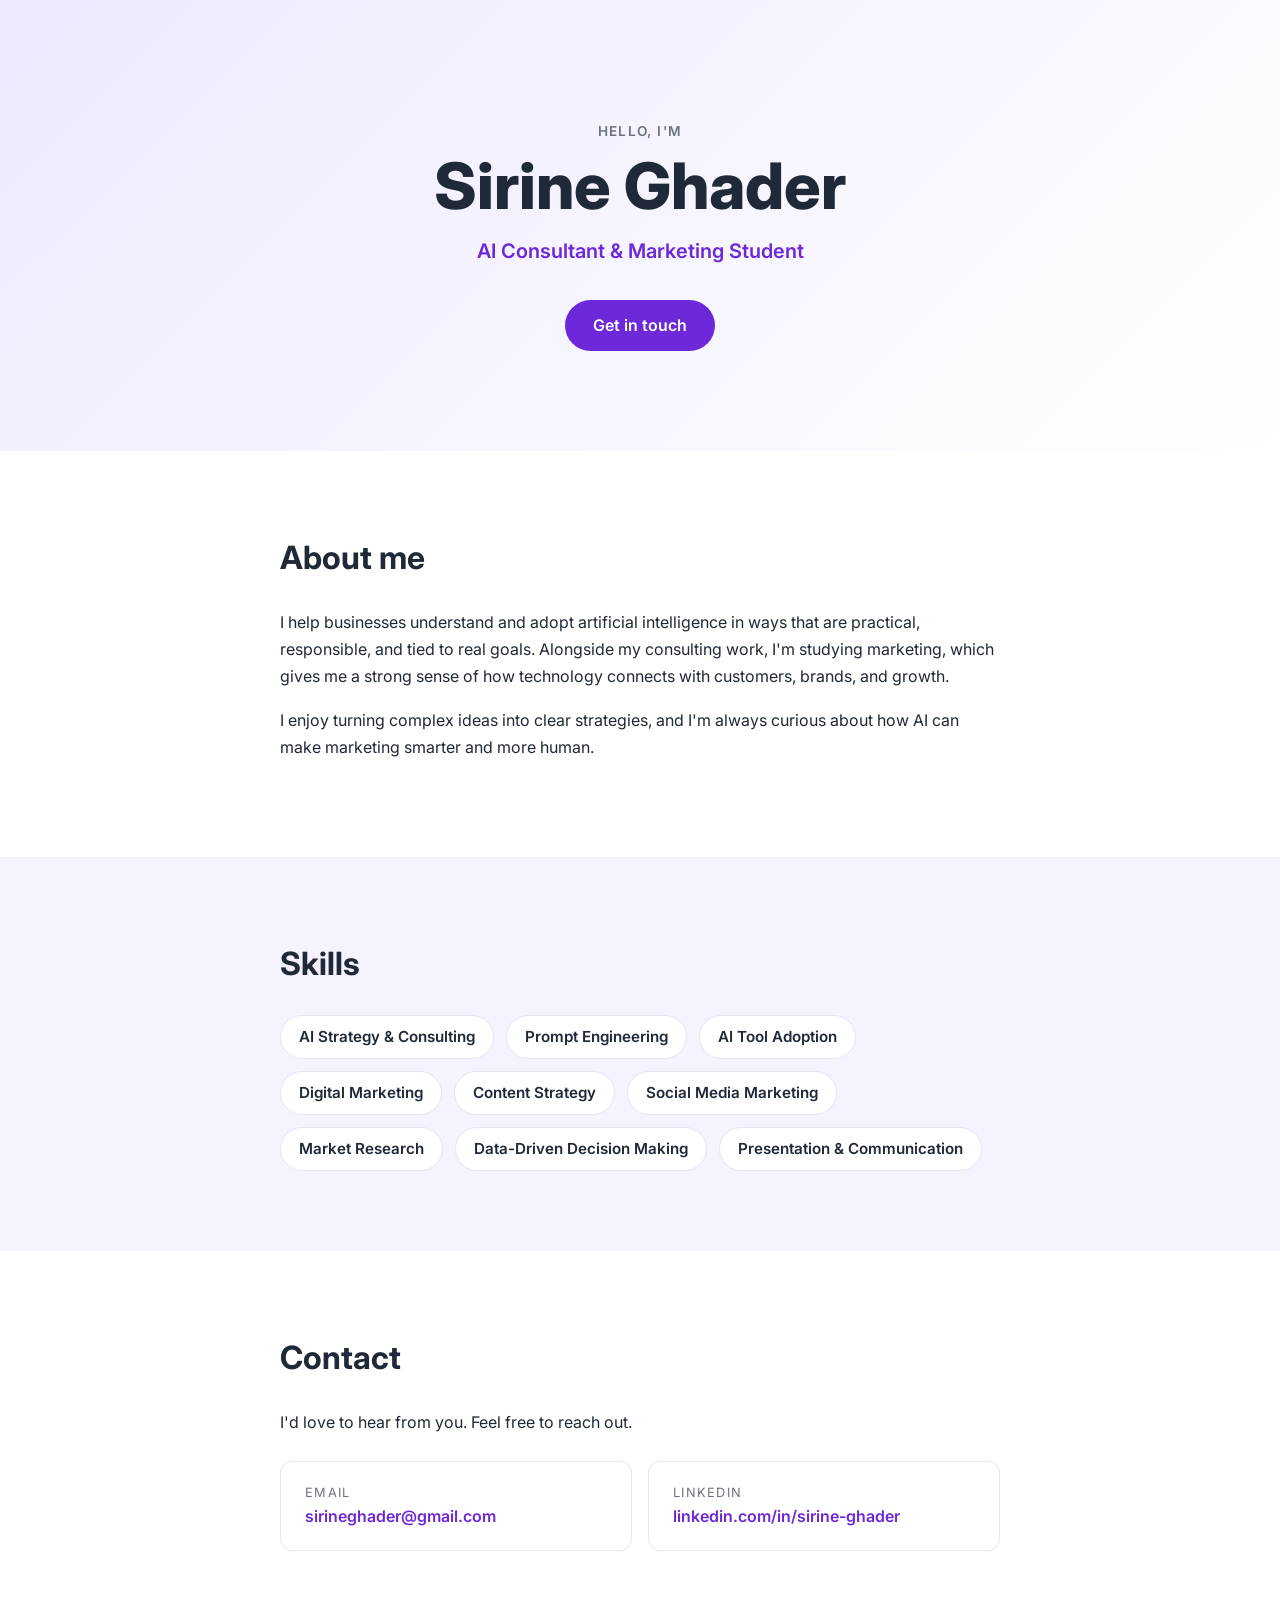
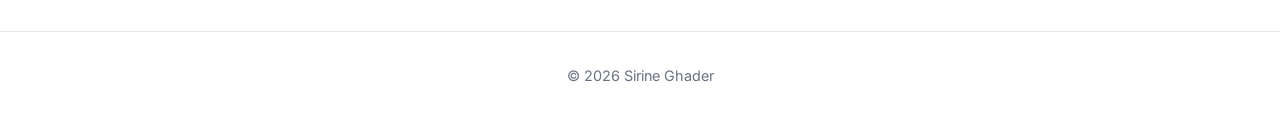
==== index.html @ b498de72 "Set LinkedIn profile link Co-Authored-By: Claude Opus 5.5 <noreply@anthropic.com> Claude-Session: ht" ====
<!DOCTYPE html>
<html lang="en">
<head>
  <!-- Basic page settings: character set, mobile-friendly scaling, and the tab title -->
  <meta charset="UTF-8">
  <meta name="viewport" content="width=device-width, initial-scale=1.0">
  <meta name="description" content="Sirine Ghader: AI consultant and marketing student.">
  <title>Sirine Ghader | AI Consultant</title>

  <!-- Load the "Inter" font from Google Fonts -->
  <link rel="preconnect" href="https://fonts.googleapis.com">
  <link rel="preconnect" href="https://fonts.gstatic.com" crossorigin>
  <link href="https://fonts.googleapis.com/css2?family=Inter:wght@400;600;800&display=swap" rel="stylesheet">

  <!-- Link to our stylesheet, which controls how everything looks -->
  <link rel="stylesheet" href="style.css">
</head>
<body>

  <!-- ===== HEADER: your name and title ===== -->
  <header class="hero">
    <div class="container">
      <p class="eyebrow">Hello, I'm</p>
      <h1>Sirine Ghader</h1>
      <p class="tagline">AI Consultant &amp; Marketing Student</p>
      <a class="button" href="#contact">Get in touch</a>
    </div>
  </header>

  <main>
    <!-- ===== ABOUT: a short bio ===== -->
    <section id="about" class="section">
      <div class="container">
        <h2>About me</h2>
        <p>
          I help businesses understand and adopt artificial intelligence in ways
          that are practical, responsible, and tied to real goals. Alongside my
          consulting work, I'm studying marketing, which gives me a strong sense
          of how technology connects with customers, brands, and growth.
        </p>
        <p>
          I enjoy turning complex ideas into clear strategies, and I'm always
          curious about how AI can make marketing smarter and more human.
        </p>
      </div>
    </section>

    <!-- ===== SKILLS: each <li> is one skill "chip" ===== -->
    <section id="skills" class="section section-alt">
      <div class="container">
        <h2>Skills</h2>
        <ul class="skills">
          <li>AI Strategy &amp; Consulting</li>
          <li>Prompt Engineering</li>
          <li>AI Tool Adoption</li>
          <li>Digital Marketing</li>
          <li>Content Strategy</li>
          <li>Social Media Marketing</li>
          <li>Market Research</li>
          <li>Data-Driven Decision Making</li>
          <li>Presentation &amp; Communication</li>
        </ul>
      </div>
    </section>

    <!-- ===== CONTACT: email and LinkedIn ===== -->
    <section id="contact" class="section">
      <div class="container">
        <h2>Contact</h2>
        <p>I'd love to hear from you. Feel free to reach out.</p>
        <div class="contact-links">
          <!-- "mailto:" opens the visitor's email app -->
          <a class="contact-card" href="mailto:sirineghader@gmail.com">
            <span class="label">Email</span>
            <span class="value">sirineghader@gmail.com</span>
          </a>
          <a class="contact-card" href="https://www.linkedin.com/in/sirine-ghader" target="_blank" rel="noopener">
            <span class="label">LinkedIn</span>
            <span class="value">linkedin.com/in/sirine-ghader</span>
          </a>
        </div>
      </div>
    </section>
  </main>

  <!-- ===== FOOTER ===== -->
  <footer class="footer">
    <p>&copy; 2026 Sirine Ghader</p>
  </footer>

</body>
</html>
---- style.css ----
/* ===== Colors & settings =====
   Change these values to restyle the whole site. */
:root {
  --bg: #ffffff;
  --bg-alt: #f5f3ff;
  --text: #1f2937;
  --muted: #6b7280;
  --accent: #6d28d9;
  --accent-soft: #ede9fe;
  --card: #ffffff;
  --border: #e5e7eb;
}

/* Dark mode: used automatically if the visitor's device is set to dark */
@media (prefers-color-scheme: dark) {
  :root {
    --bg: #111827;
    --bg-alt: #1a1f33;
    --text: #f3f4f6;
    --muted: #9ca3af;
    --accent: #a78bfa;
    --accent-soft: #2e2659;
    --card: #1f2937;
    --border: #374151;
  }
}

/* ===== Base styles ===== */
* {
  box-sizing: border-box;
  margin: 0;
  padding: 0;
}

html {
  scroll-behavior: smooth; /* smooth scrolling when clicking "Get in touch" */
}

body {
  font-family: "Inter", system-ui, sans-serif;
  background: var(--bg);
  color: var(--text);
  line-height: 1.7;
}

/* Keeps content centered and not too wide on big screens */
.container {
  max-width: 760px;
  margin: 0 auto;
  padding: 0 20px;
}

/* ===== Header ===== */
.hero {
  padding: 120px 0 100px;
  text-align: center;
  background: linear-gradient(135deg, var(--accent-soft), var(--bg));
}

.eyebrow {
  color: var(--muted);
  font-weight: 600;
  letter-spacing: 0.1em;
  text-transform: uppercase;
  font-size: 0.85rem;
}

.hero h1 {
  font-size: clamp(2.5rem, 8vw, 4rem); /* shrinks on phones, grows on desktops */
  font-weight: 800;
  line-height: 1.1;
  margin: 8px 0 12px;
}

.tagline {
  font-size: 1.25rem;
  color: var(--accent);
  font-weight: 600;
  margin-bottom: 32px;
}

.button {
  display: inline-block;
  padding: 12px 28px;
  background: var(--accent);
  color: #fff;
  border-radius: 999px;
  text-decoration: none;
  font-weight: 600;
  transition: transform 0.2s;
}

.button:hover {
  transform: translateY(-2px);
}

/* ===== Sections ===== */
.section {
  padding: 80px 0;
}

.section-alt {
  background: var(--bg-alt);
}

h2 {
  font-size: 2rem;
  margin-bottom: 24px;
}

.section p {
  margin-bottom: 16px;
  color: var(--text);
}

/* ===== Skills: displayed as rounded "chips" ===== */
.skills {
  list-style: none;
  display: flex;
  flex-wrap: wrap;
  gap: 12px;
}

.skills li {
  background: var(--card);
  border: 1px solid var(--border);
  padding: 8px 18px;
  border-radius: 999px;
  font-weight: 600;
  font-size: 0.95rem;
}

/* ===== Contact cards ===== */
.contact-links {
  display: grid;
  grid-template-columns: repeat(auto-fit, minmax(240px, 1fr));
  gap: 16px;
  margin-top: 24px;
}

.contact-card {
  display: flex;
  flex-direction: column;
  padding: 20px 24px;
  background: var(--card);
  border: 1px solid var(--border);
  border-radius: 12px;
  text-decoration: none;
  color: var(--text);
  transition: border-color 0.2s, transform 0.2s;
}

.contact-card:hover {
  border-color: var(--accent);
  transform: translateY(-2px);
}

.contact-card .label {
  font-size: 0.8rem;
  text-transform: uppercase;
  letter-spacing: 0.1em;
  color: var(--muted);
}

.contact-card .value {
  font-weight: 600;
  color: var(--accent);
  word-break: break-word; /* long emails wrap instead of overflowing on phones */
}

/* ===== Footer ===== */
.footer {
  text-align: center;
  padding: 32px 0;
  color: var(--muted);
  font-size: 0.9rem;
  border-top: 1px solid var(--border);
}
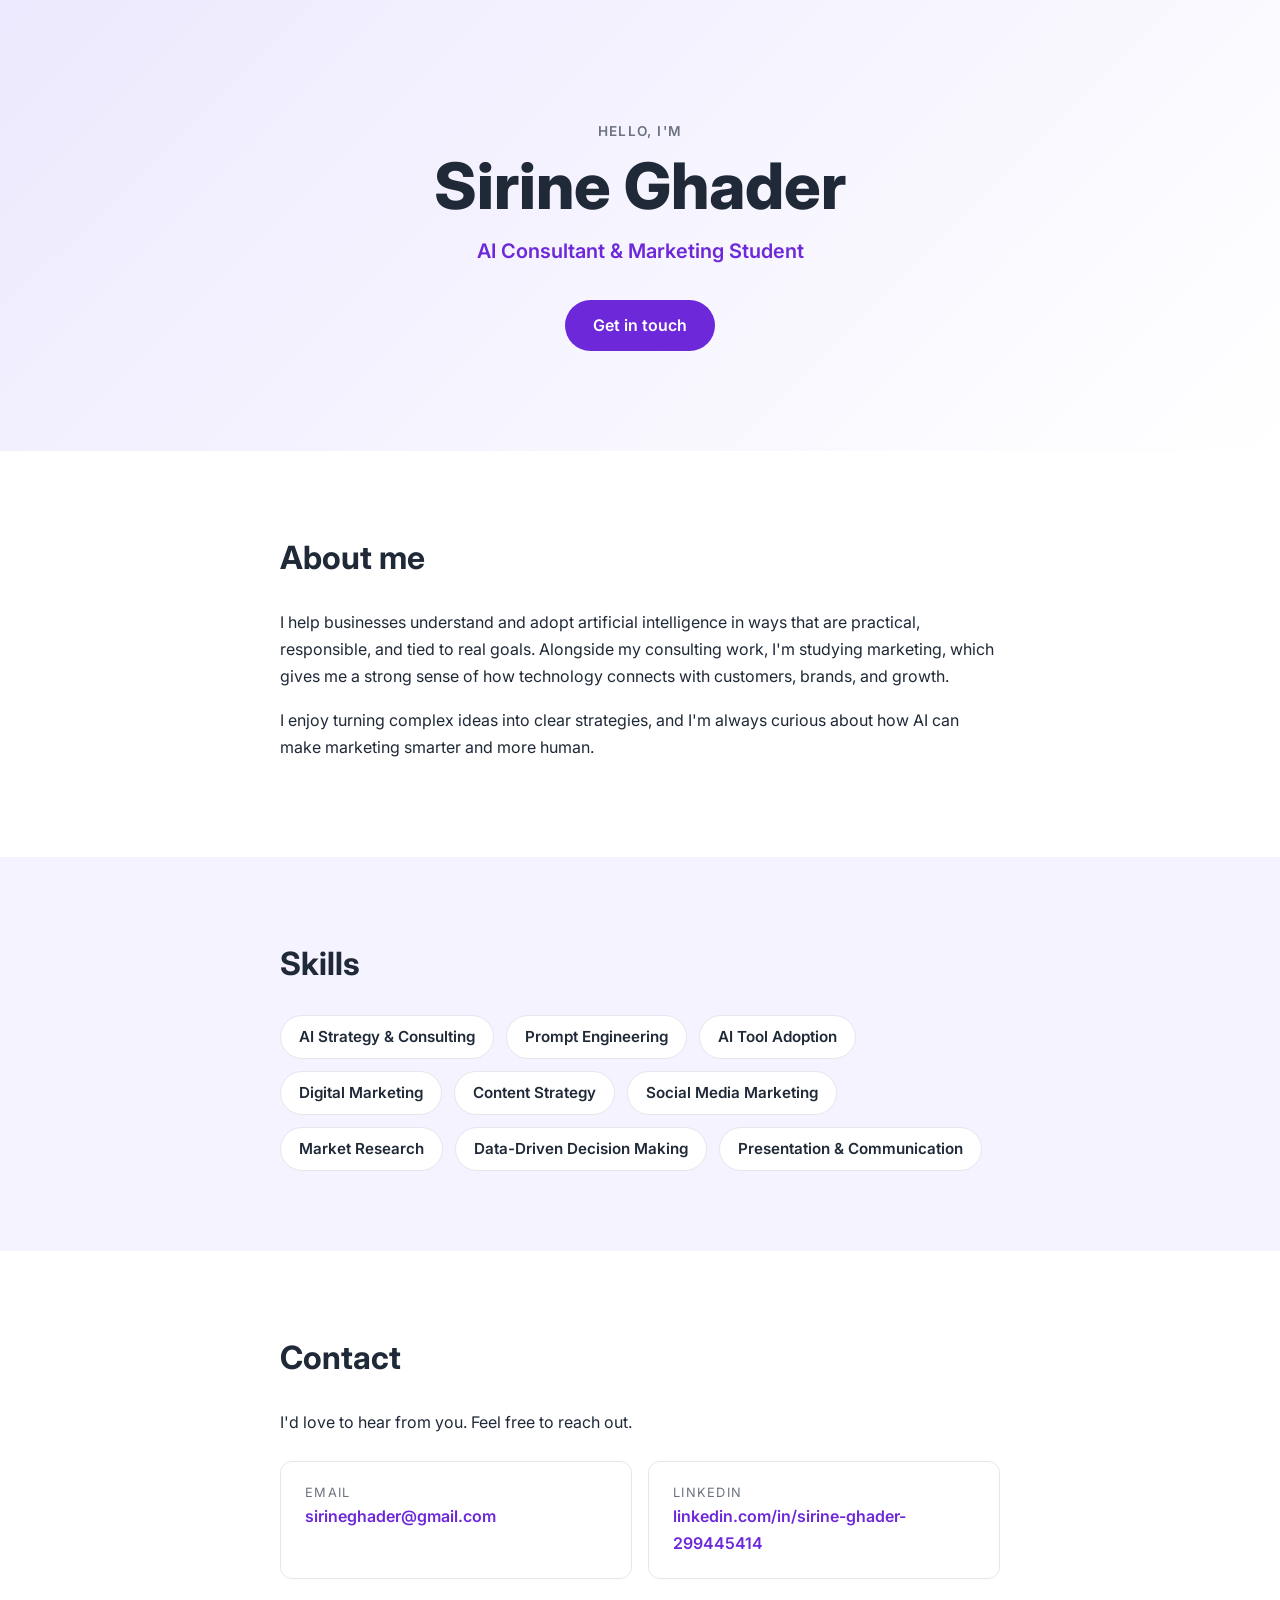
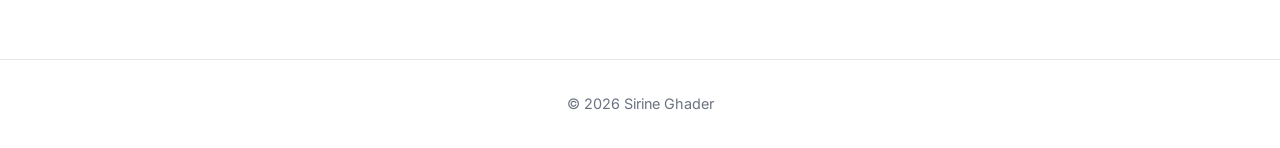
==== commit dca7d68a: "Use full LinkedIn profile username Co-Authored-By: Claude Opus 5.5 <noreply@anthropic.com> Claude-Se" ====
--- a/index.html
+++ b/index.html
@@ -74,9 +74,9 @@
             <span class="label">Email</span>
             <span class="value">sirineghader@gmail.com</span>
           </a>
-          <a class="contact-card" href="https://www.linkedin.com/in/sirine-ghader" target="_blank" rel="noopener">
+          <a class="contact-card" href="https://www.linkedin.com/in/sirine-ghader-299445414" target="_blank" rel="noopener">
             <span class="label">LinkedIn</span>
-            <span class="value">linkedin.com/in/sirine-ghader</span>
+            <span class="value">linkedin.com/in/sirine-ghader-299445414</span>
           </a>
         </div>
       </div>
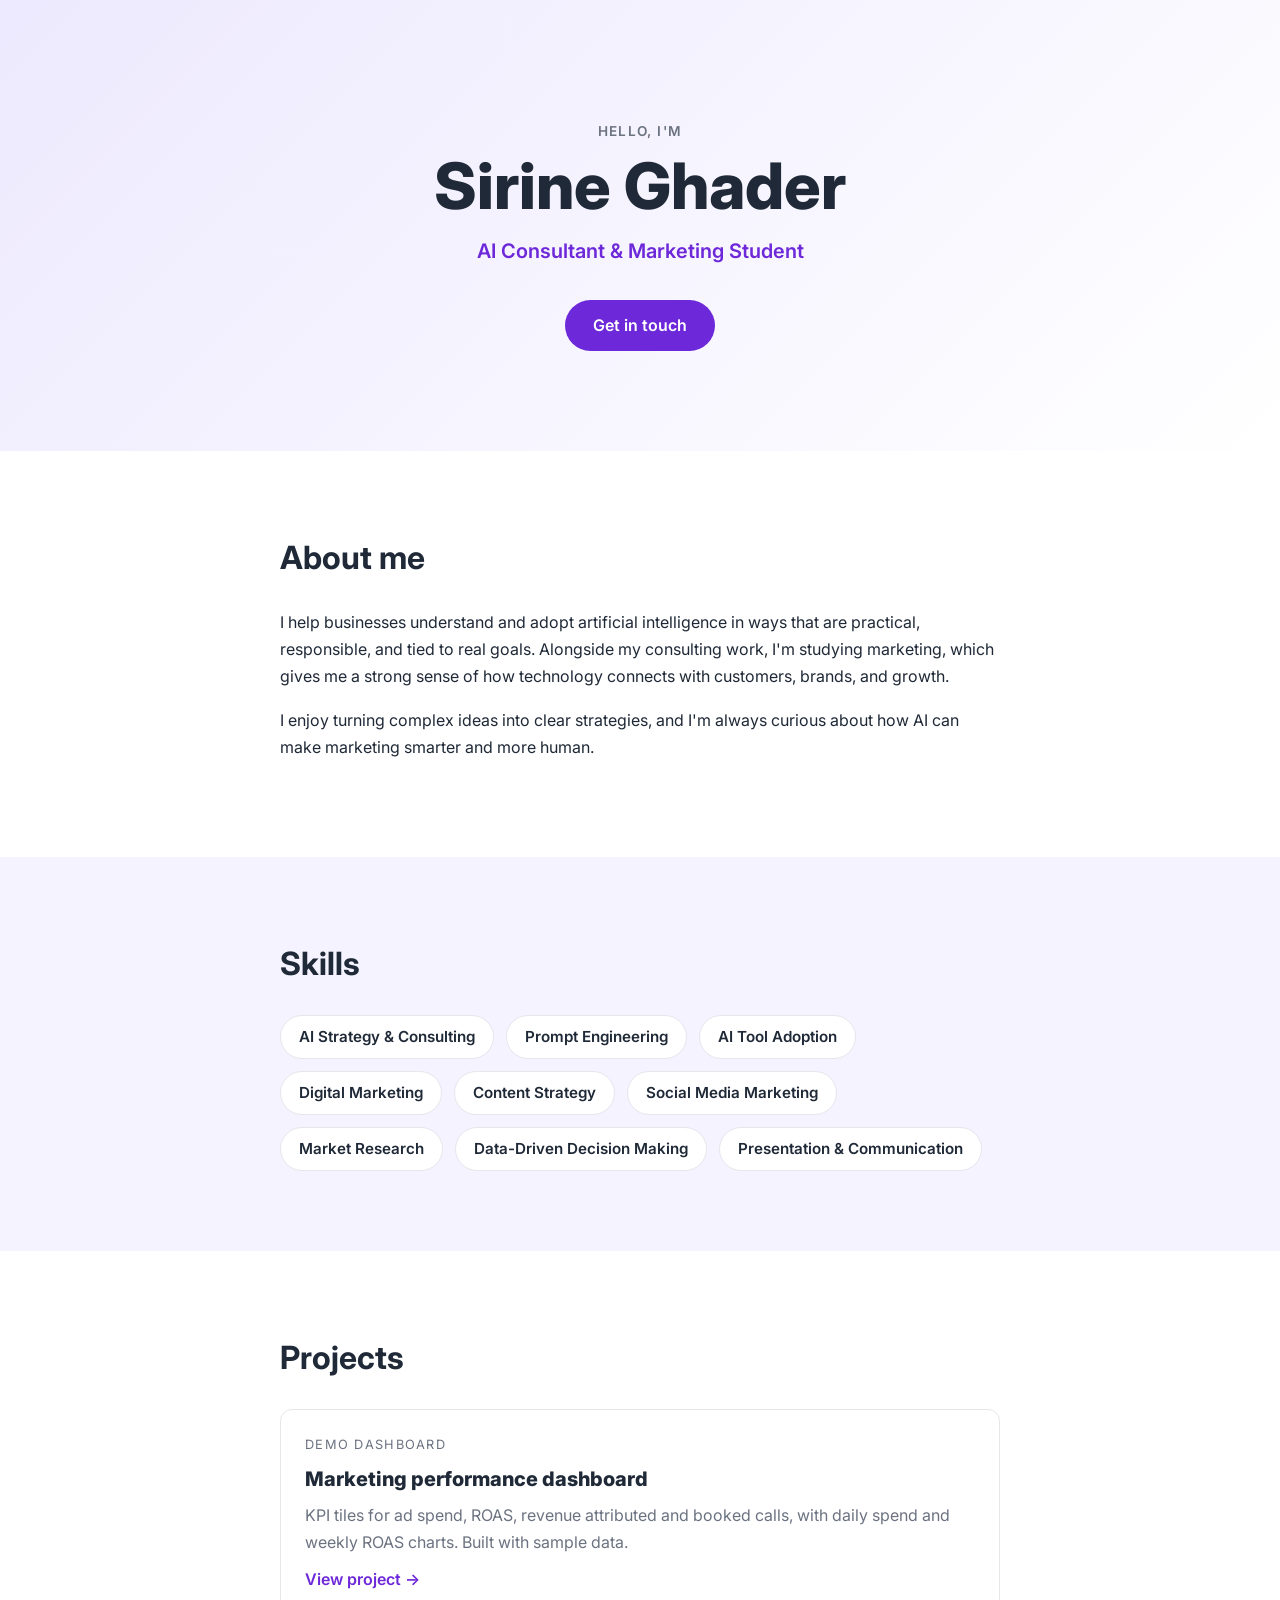
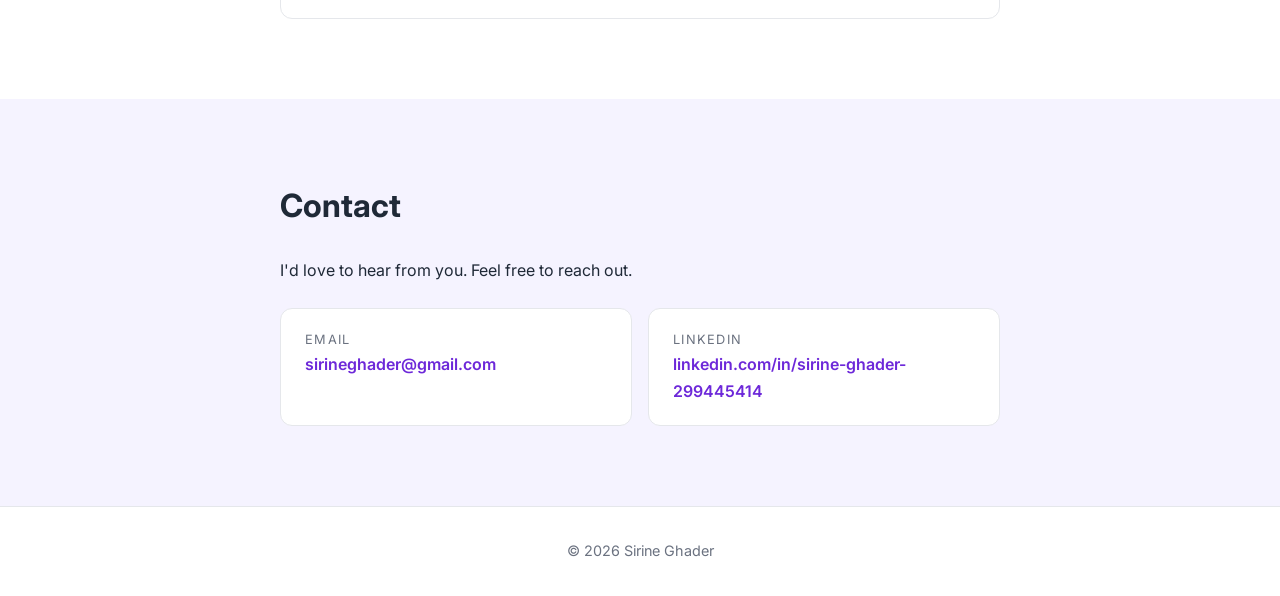
==== commit 572c7615: "Add Projects section linking to the dashboard Adds a Projects card on the portfolio that opens dashb" ====
--- a/index.html
+++ b/index.html
@@ -63,8 +63,26 @@
       </div>
     </section>
 
+    <!-- ===== PROJECTS: copy a <a class="project-card"> block to add another project ===== -->
+    <section id="projects" class="section">
+      <div class="container">
+        <h2>Projects</h2>
+        <div class="projects">
+          <a class="project-card" href="dashboard.html">
+            <span class="label">Demo dashboard</span>
+            <span class="title">Marketing performance dashboard</span>
+            <span class="desc">
+              KPI tiles for ad spend, ROAS, revenue attributed and booked calls, with
+              daily spend and weekly ROAS charts. Built with sample data.
+            </span>
+            <span class="more">View project →</span>
+          </a>
+        </div>
+      </div>
+    </section>
+
     <!-- ===== CONTACT: email and LinkedIn ===== -->
-    <section id="contact" class="section">
+    <section id="contact" class="section section-alt">
       <div class="container">
         <h2>Contact</h2>
         <p>I'd love to hear from you. Feel free to reach out.</p>
--- a/style.css
+++ b/style.css
@@ -168,6 +168,52 @@
   word-break: break-word; /* long emails wrap instead of overflowing on phones */
 }
 
+/* ===== Project cards ===== */
+.projects {
+  display: grid;
+  gap: 16px;
+}
+
+.project-card {
+  display: flex;
+  flex-direction: column;
+  gap: 6px;
+  padding: 24px;
+  background: var(--card);
+  border: 1px solid var(--border);
+  border-radius: 12px;
+  text-decoration: none;
+  color: var(--text);
+  transition: border-color 0.2s, transform 0.2s;
+}
+
+.project-card:hover {
+  border-color: var(--accent);
+  transform: translateY(-2px);
+}
+
+.project-card .label {
+  font-size: 0.8rem;
+  text-transform: uppercase;
+  letter-spacing: 0.1em;
+  color: var(--muted);
+}
+
+.project-card .title {
+  font-size: 1.25rem;
+  font-weight: 800;
+}
+
+.project-card .desc {
+  color: var(--muted);
+}
+
+.project-card .more {
+  margin-top: 4px;
+  font-weight: 600;
+  color: var(--accent);
+}
+
 /* ===== Footer ===== */
 .footer {
   text-align: center;
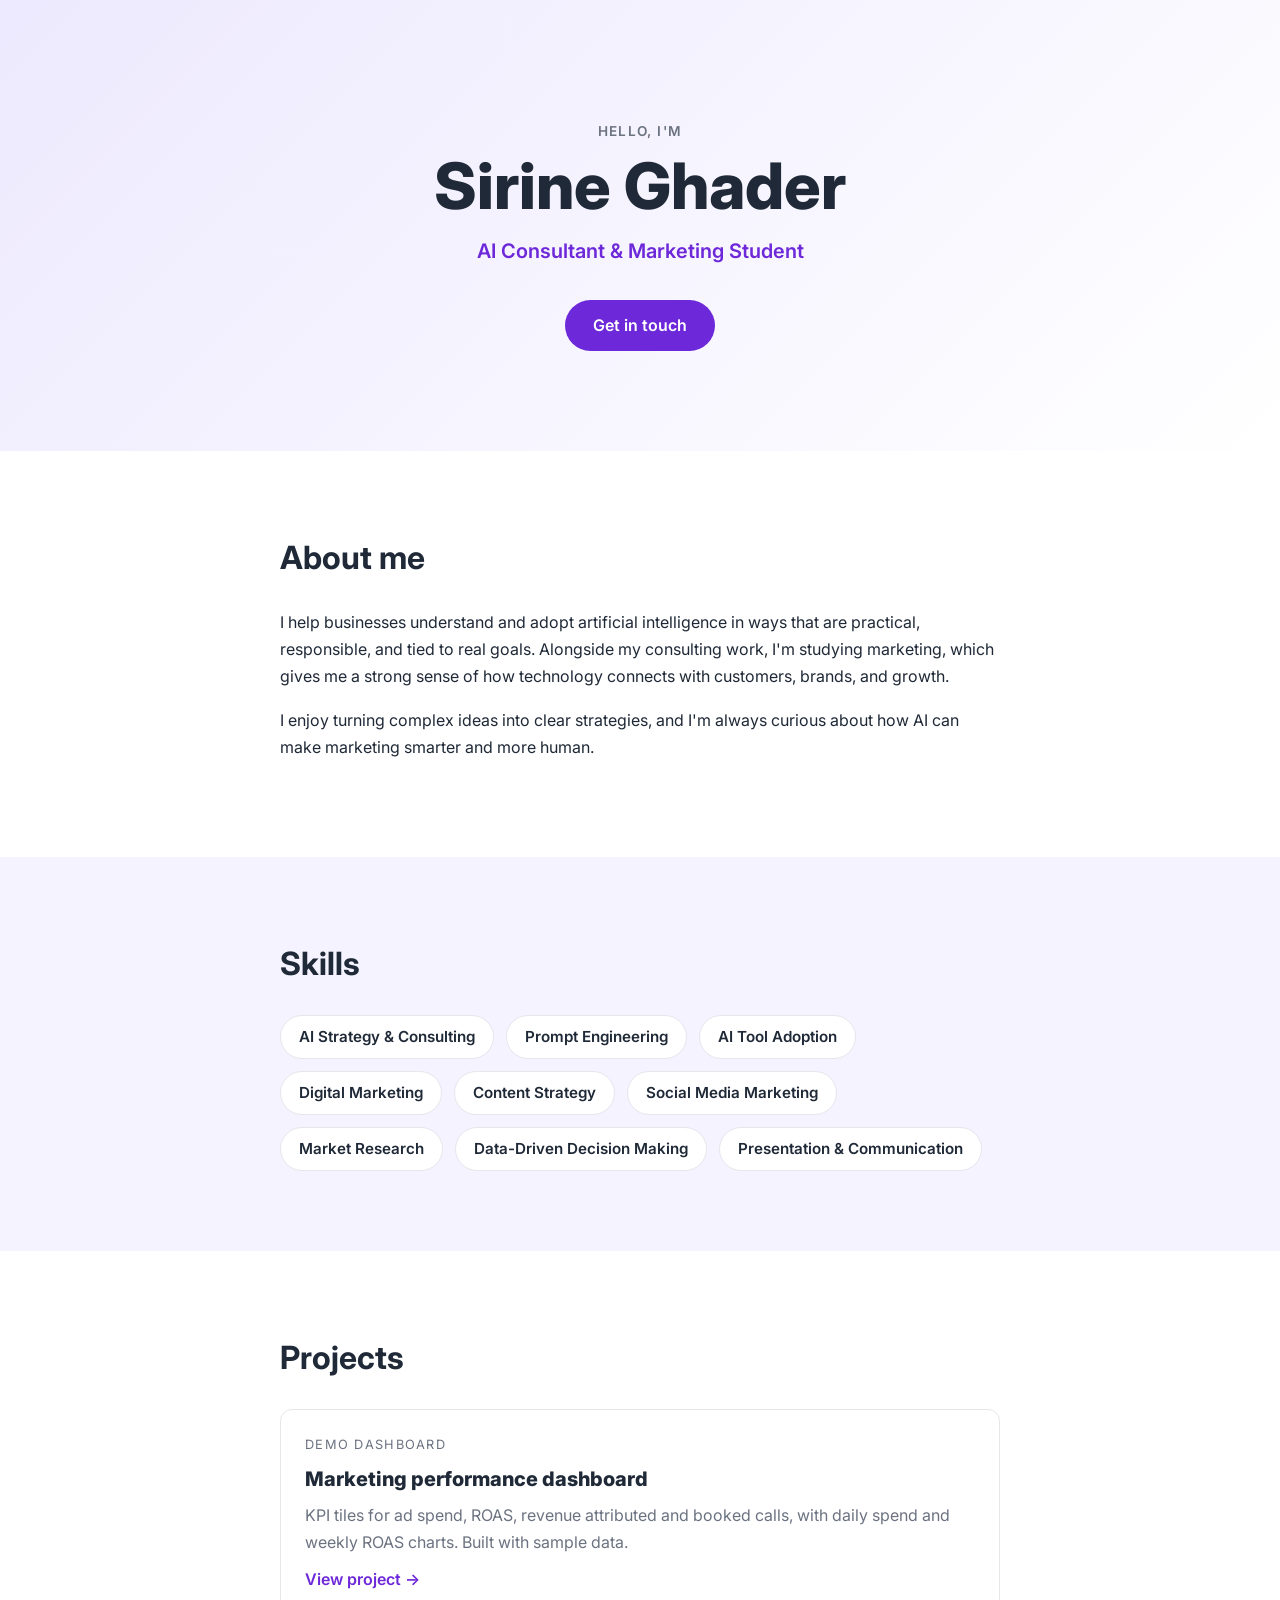
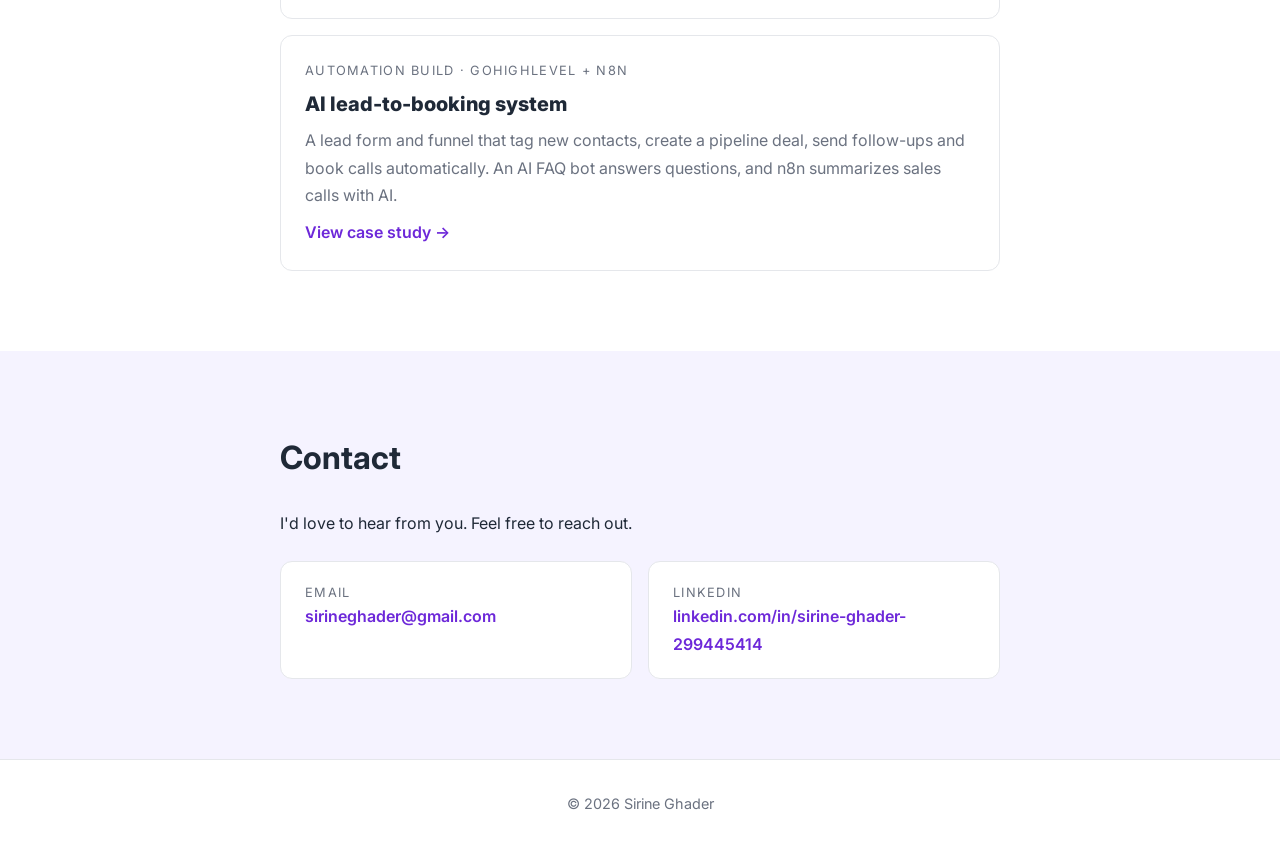
==== commit 72911fc2: "Add GHL lead-to-booking case study and project card Co-Authored-By: Claude Opus 5.5 <noreply@anthrop" ====
--- a/index.html
+++ b/index.html
@@ -77,6 +77,16 @@
             </span>
             <span class="more">View project →</span>
           </a>
+          <a class="project-card" href="ghl-lead-system.html">
+            <span class="label">Automation build · GoHighLevel + n8n</span>
+            <span class="title">AI lead-to-booking system</span>
+            <span class="desc">
+              A lead form and funnel that tag new contacts, create a pipeline deal, send
+              follow-ups and book calls automatically. An AI FAQ bot answers questions, and
+              n8n summarizes sales calls with AI.
+            </span>
+            <span class="more">View case study →</span>
+          </a>
         </div>
       </div>
     </section>
--- a/style.css
+++ b/style.css
@@ -222,3 +222,107 @@
   font-size: 0.9rem;
   border-top: 1px solid var(--border);
 }
+
+/* ===== Case study page ===== */
+.back-link {
+  display: inline-block;
+  margin-bottom: 24px;
+  color: var(--accent);
+  font-weight: 600;
+  text-decoration: none;
+}
+
+.case-hero {
+  padding: 64px 0 48px;
+  background: linear-gradient(135deg, var(--accent-soft), var(--bg));
+}
+
+.case-hero h1 {
+  font-size: clamp(2rem, 6vw, 3rem);
+  font-weight: 800;
+  line-height: 1.15;
+  margin: 8px 0 12px;
+}
+
+.case-hero .tagline {
+  margin-bottom: 0;
+}
+
+/* Numbered steps showing the lead's journey */
+.flow {
+  list-style: none;
+  counter-reset: step;
+  display: grid;
+  gap: 12px;
+}
+
+.flow li {
+  counter-increment: step;
+  position: relative;
+  padding: 16px 20px 16px 64px;
+  background: var(--card);
+  border: 1px solid var(--border);
+  border-radius: 12px;
+}
+
+.flow li::before {
+  content: counter(step);
+  position: absolute;
+  left: 20px;
+  top: 16px;
+  width: 28px;
+  height: 28px;
+  border-radius: 50%;
+  background: var(--accent);
+  color: #fff;
+  font-weight: 800;
+  font-size: 0.9rem;
+  display: grid;
+  place-items: center;
+}
+
+.flow strong {
+  display: block;
+}
+
+.flow span {
+  color: var(--muted);
+}
+
+/* Small stat-style cards for the results */
+.facts {
+  display: grid;
+  grid-template-columns: repeat(2, 1fr); /* 2 x 2 grid */
+  gap: 16px;
+}
+
+@media (max-width: 500px) {
+  .facts {
+    grid-template-columns: 1fr; /* one column on phones */
+  }
+}
+
+.fact {
+  padding: 20px;
+  background: var(--card);
+  border: 1px solid var(--border);
+  border-radius: 12px;
+}
+
+.fact .label {
+  font-size: 0.8rem;
+  text-transform: uppercase;
+  letter-spacing: 0.1em;
+  color: var(--muted);
+}
+
+.fact .value {
+  display: block;
+  font-weight: 800;
+  font-size: 1.1rem;
+}
+
+.section ul.plain {
+  padding-left: 20px;
+  margin-bottom: 16px;
+}
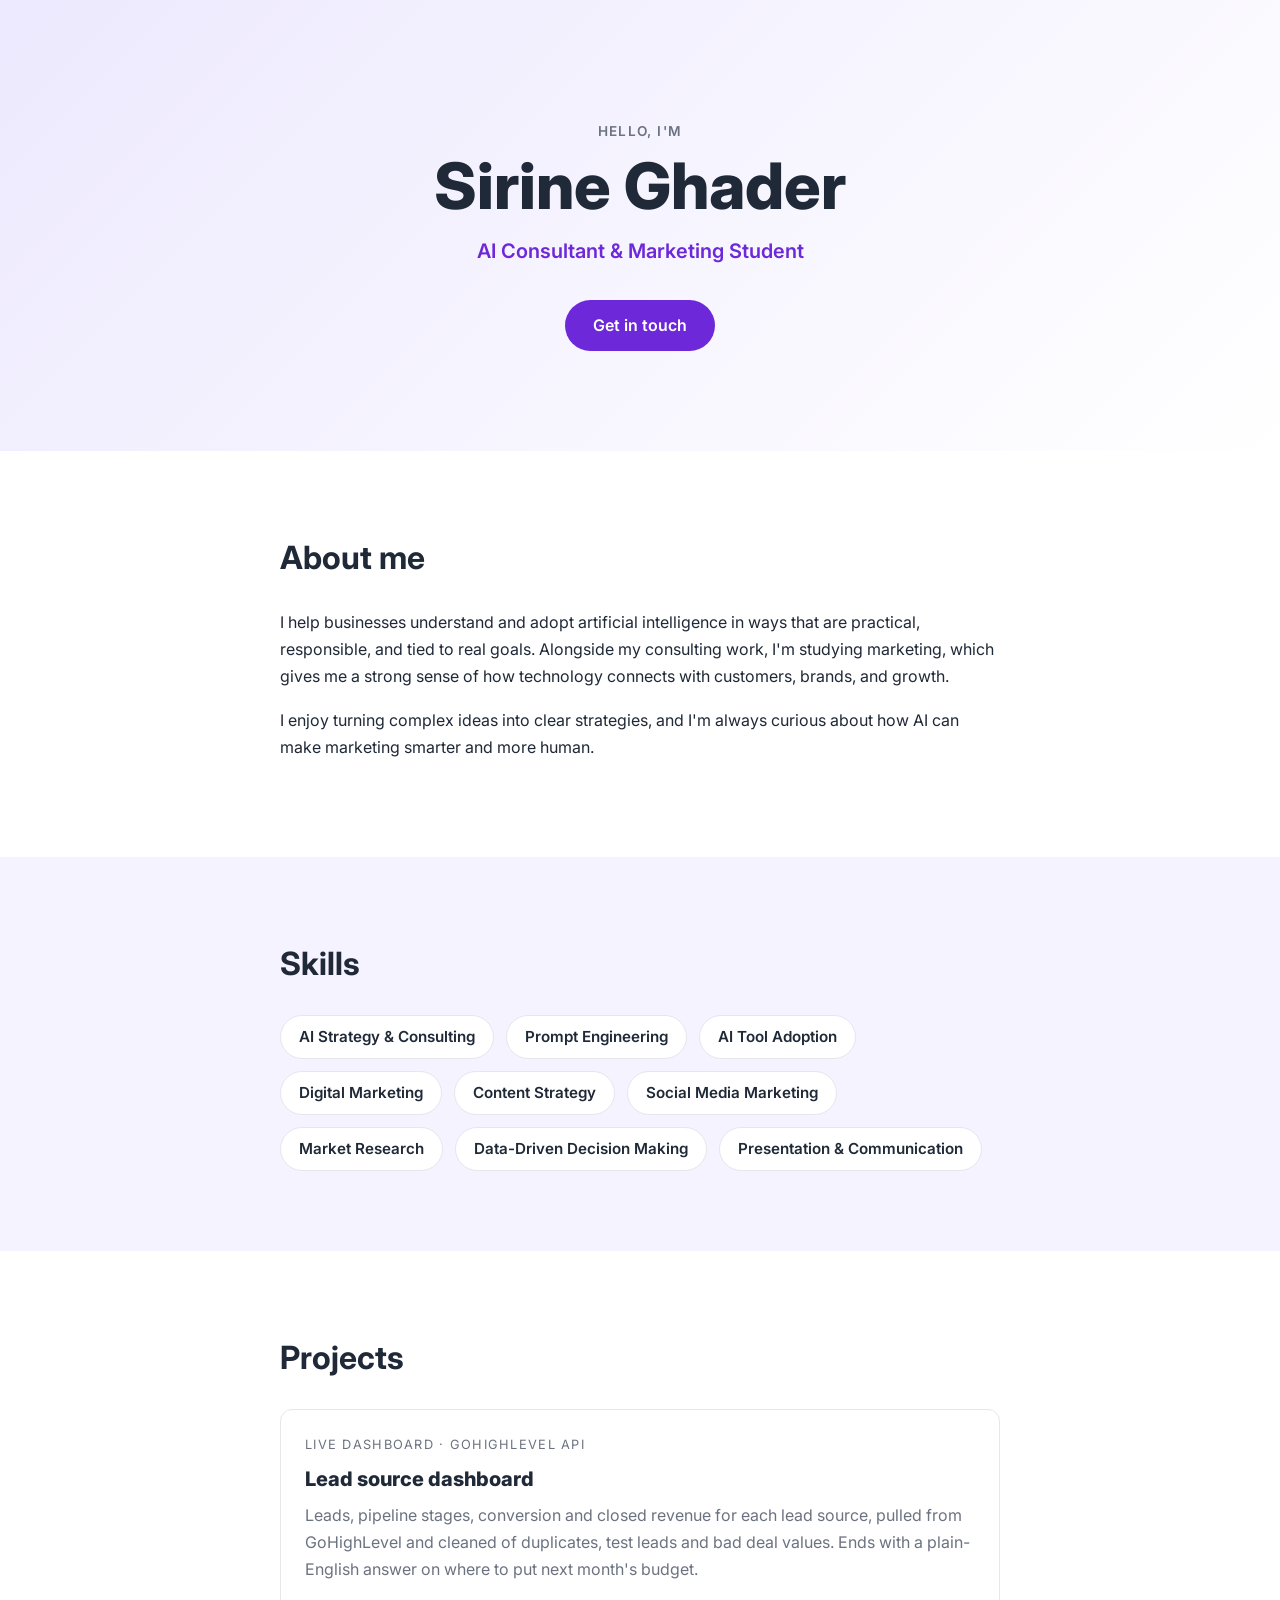
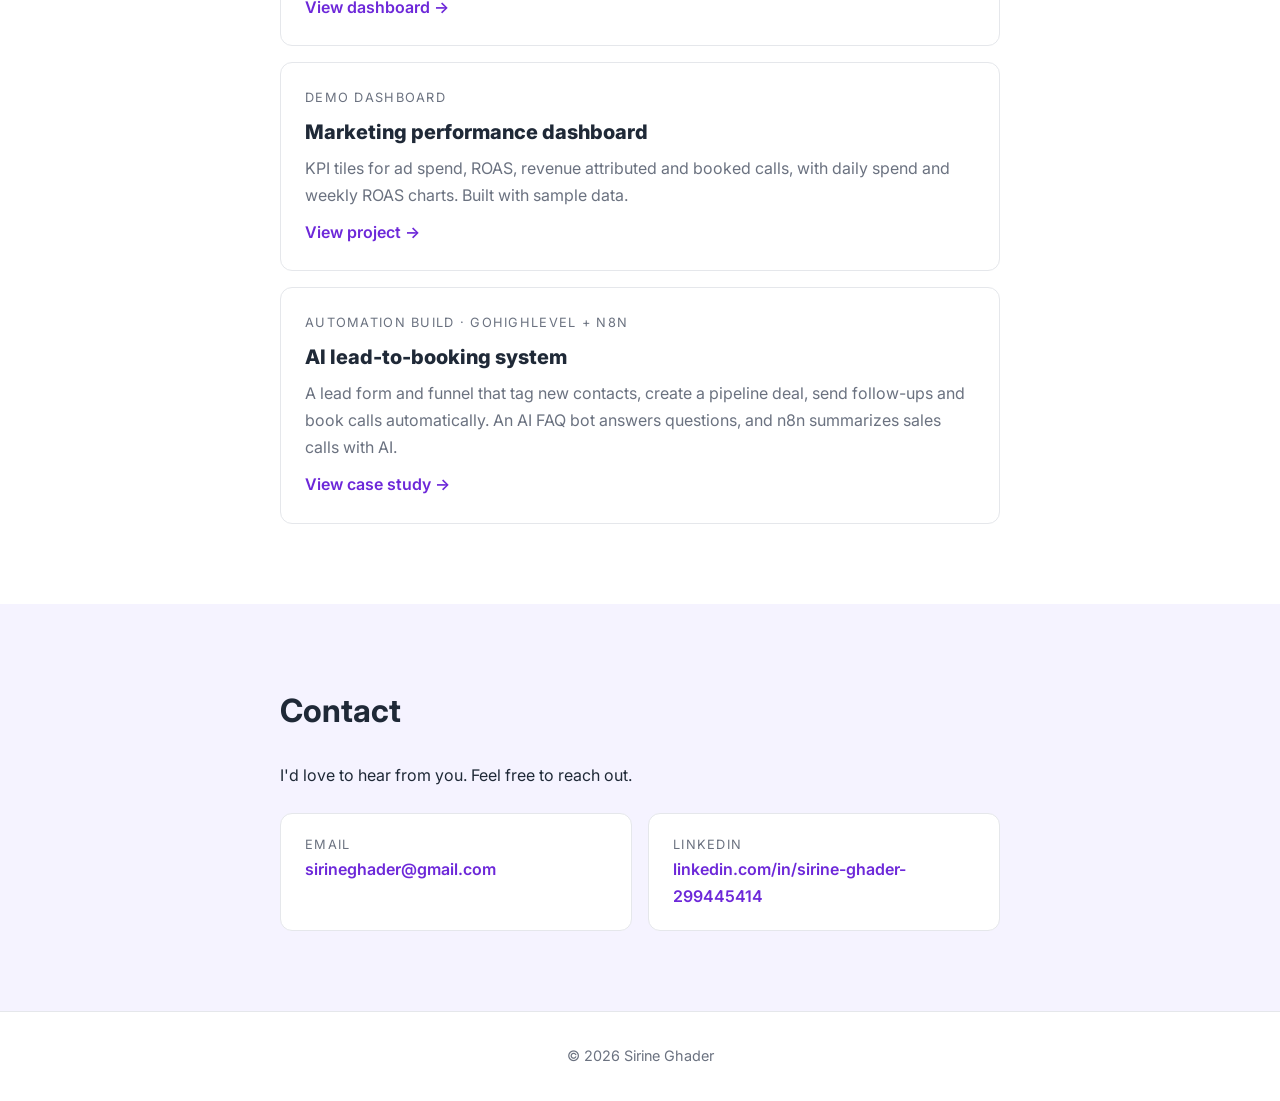
==== commit 4a4a997a: "Add live lead source dashboard built from GoHighLevel data Pulls contacts and deals from the GHL API" ====
--- a/index.html
+++ b/index.html
@@ -68,6 +68,16 @@
       <div class="container">
         <h2>Projects</h2>
         <div class="projects">
+          <a class="project-card" href="marketing-dashboard.html">
+            <span class="label">Live dashboard · GoHighLevel API</span>
+            <span class="title">Lead source dashboard</span>
+            <span class="desc">
+              Leads, pipeline stages, conversion and closed revenue for each lead source,
+              pulled from GoHighLevel and cleaned of duplicates, test leads and bad deal
+              values. Ends with a plain-English answer on where to put next month's budget.
+            </span>
+            <span class="more">View dashboard →</span>
+          </a>
           <a class="project-card" href="dashboard.html">
             <span class="label">Demo dashboard</span>
             <span class="title">Marketing performance dashboard</span>
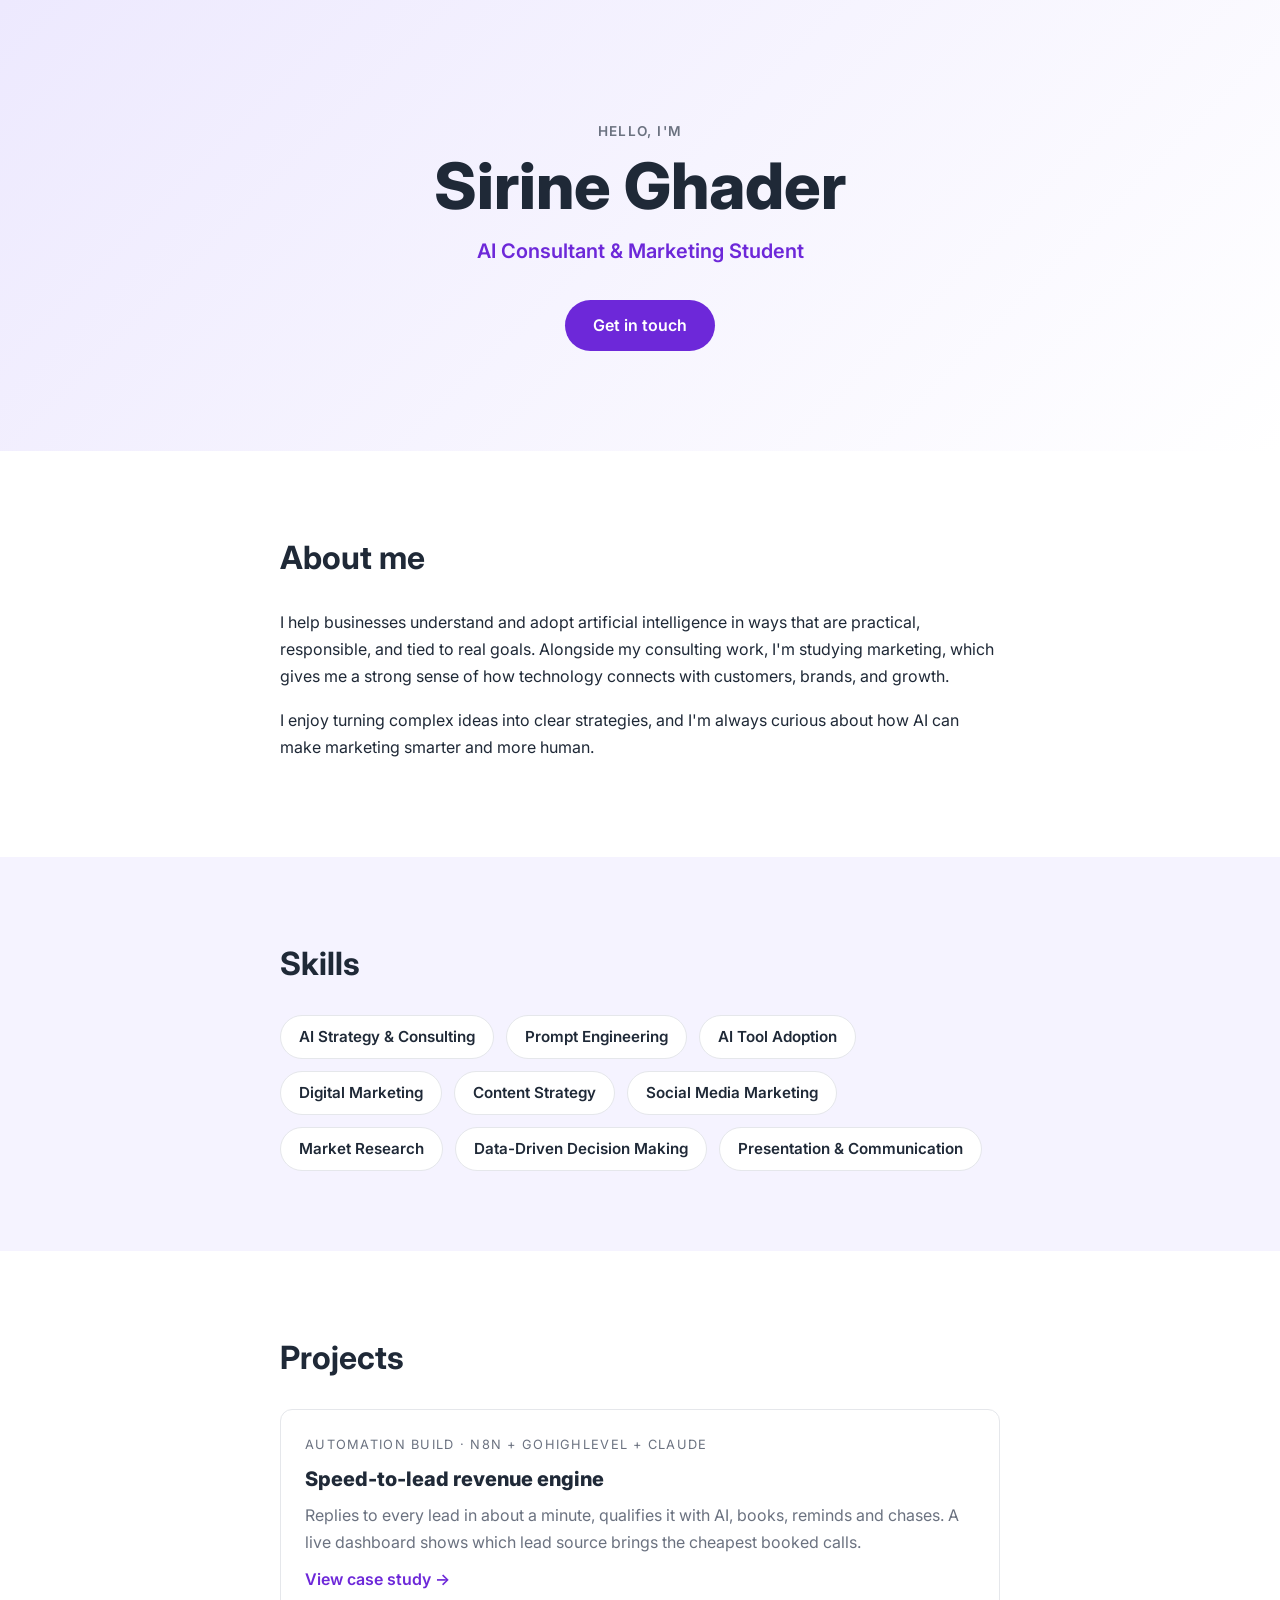
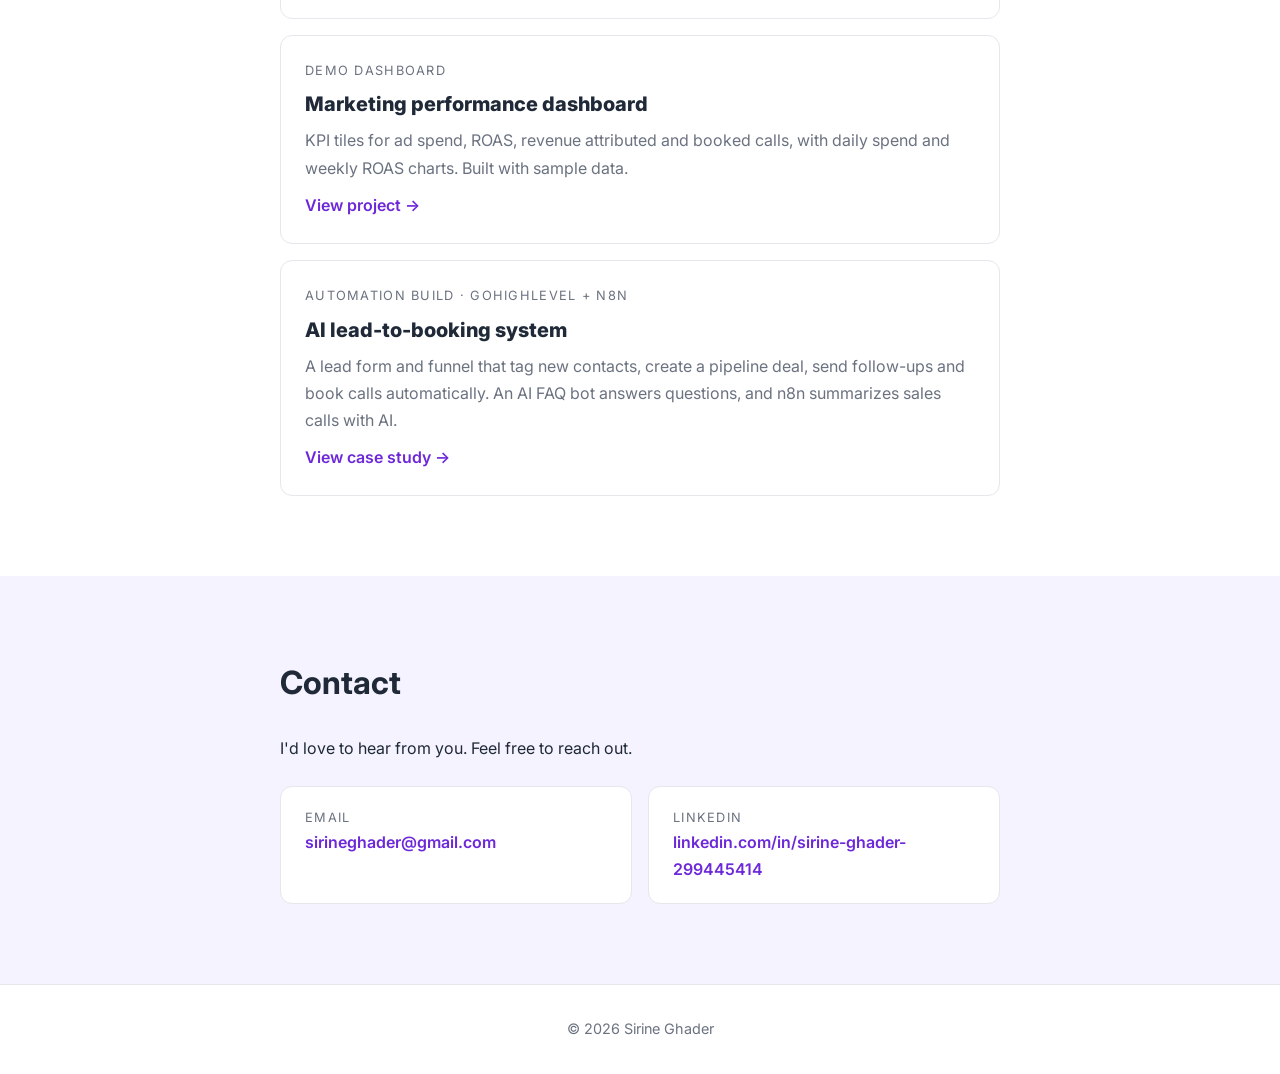
==== commit 13eef333: "Add speed-to-lead revenue engine (n8n + GoHighLevel + Claude) - 9 n8n workflows: lead intake from Me" ====
--- a/index.html
+++ b/index.html
@@ -68,15 +68,14 @@
       <div class="container">
         <h2>Projects</h2>
         <div class="projects">
-          <a class="project-card" href="marketing-dashboard.html">
-            <span class="label">Live dashboard · GoHighLevel API</span>
-            <span class="title">Lead source dashboard</span>
+          <a class="project-card" href="speed-to-lead.html">
+            <span class="label">Automation build · n8n + GoHighLevel + Claude</span>
+            <span class="title">Speed-to-lead revenue engine</span>
             <span class="desc">
-              Leads, pipeline stages, conversion and closed revenue for each lead source,
-              pulled from GoHighLevel and cleaned of duplicates, test leads and bad deal
-              values. Ends with a plain-English answer on where to put next month's budget.
+              Replies to every lead in about a minute, qualifies it with AI, books, reminds and
+              chases. A live dashboard shows which lead source brings the cheapest booked calls.
             </span>
-            <span class="more">View dashboard →</span>
+            <span class="more">View case study →</span>
           </a>
           <a class="project-card" href="dashboard.html">
             <span class="label">Demo dashboard</span>
--- a/style.css
+++ b/style.css
@@ -326,3 +326,18 @@
   padding-left: 20px;
   margin-bottom: 16px;
 }
+
+/* Two buttons side by side (case study call-to-action) */
+.cta-row {
+  display: flex;
+  flex-wrap: wrap;
+  gap: 12px;
+  margin-top: 32px;
+}
+
+/* Outline version of .button */
+.button-ghost {
+  background: transparent;
+  color: var(--accent);
+  box-shadow: inset 0 0 0 2px var(--accent);
+}
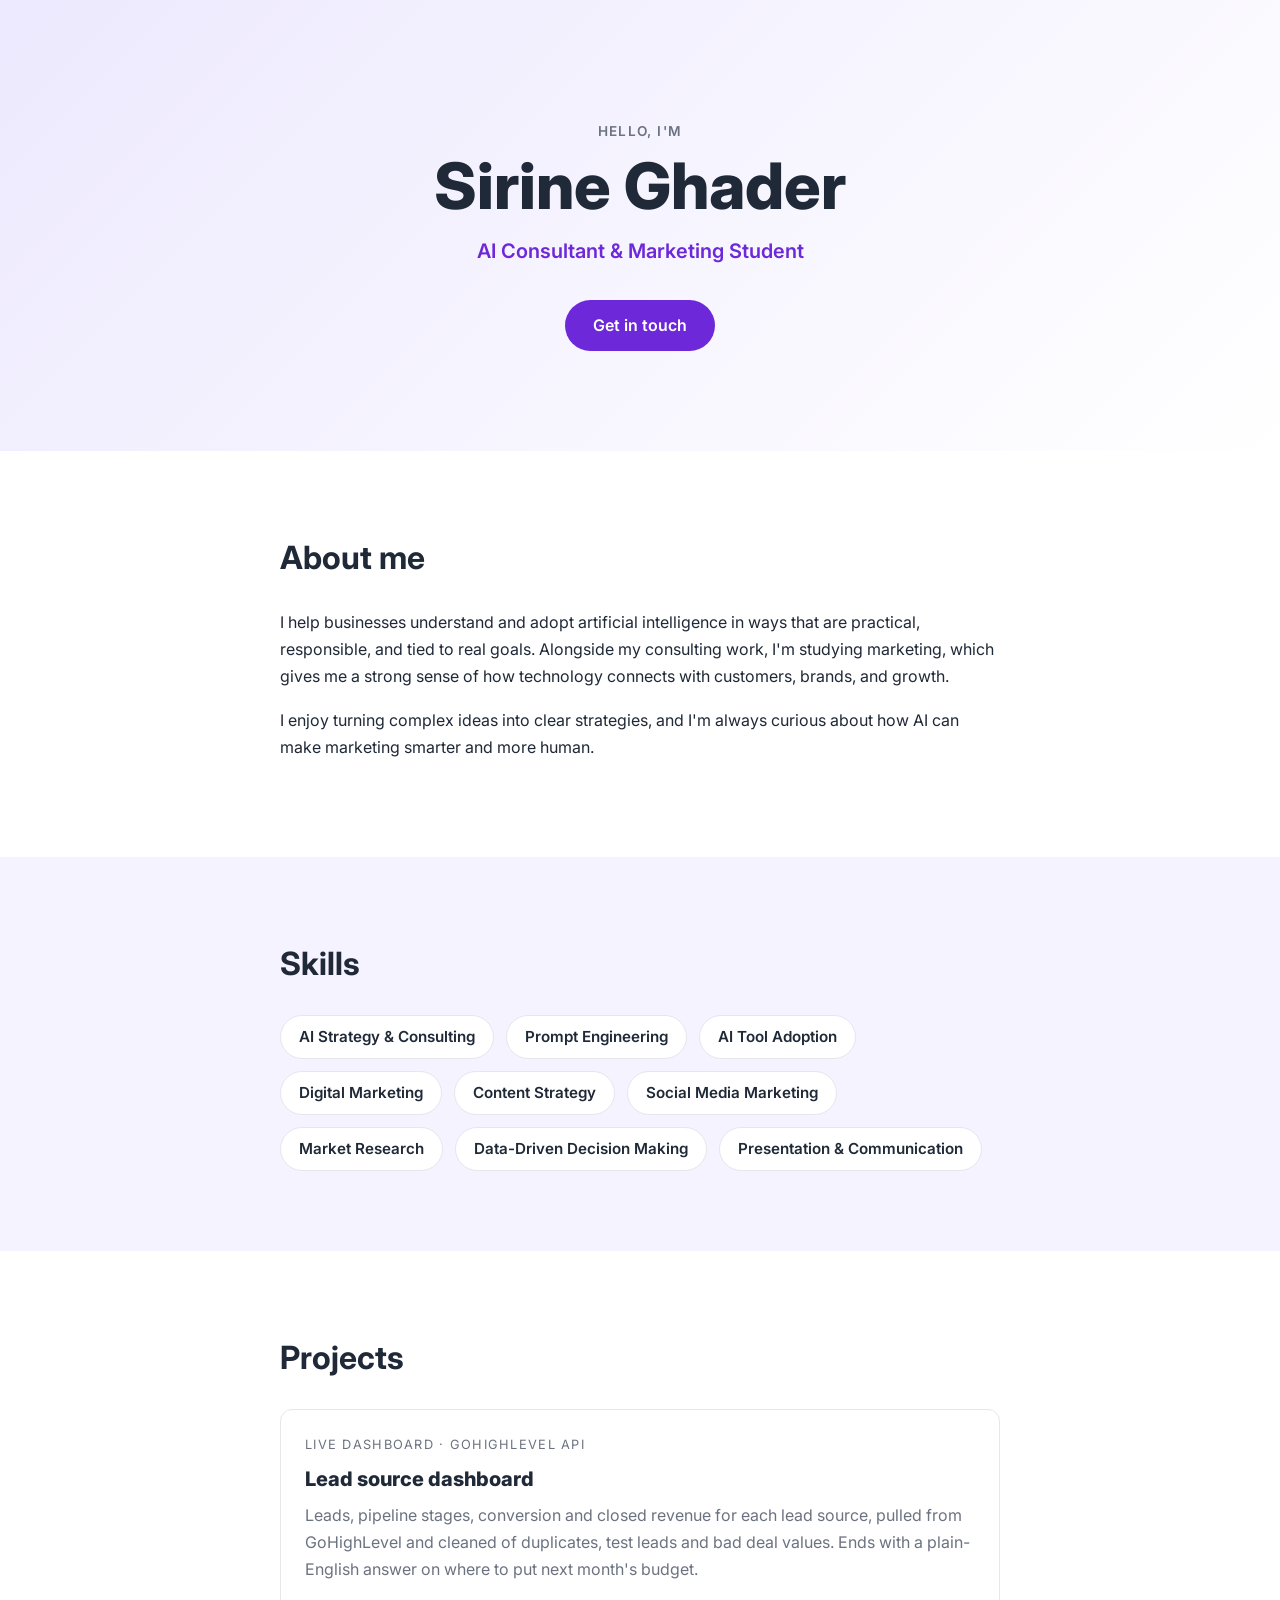
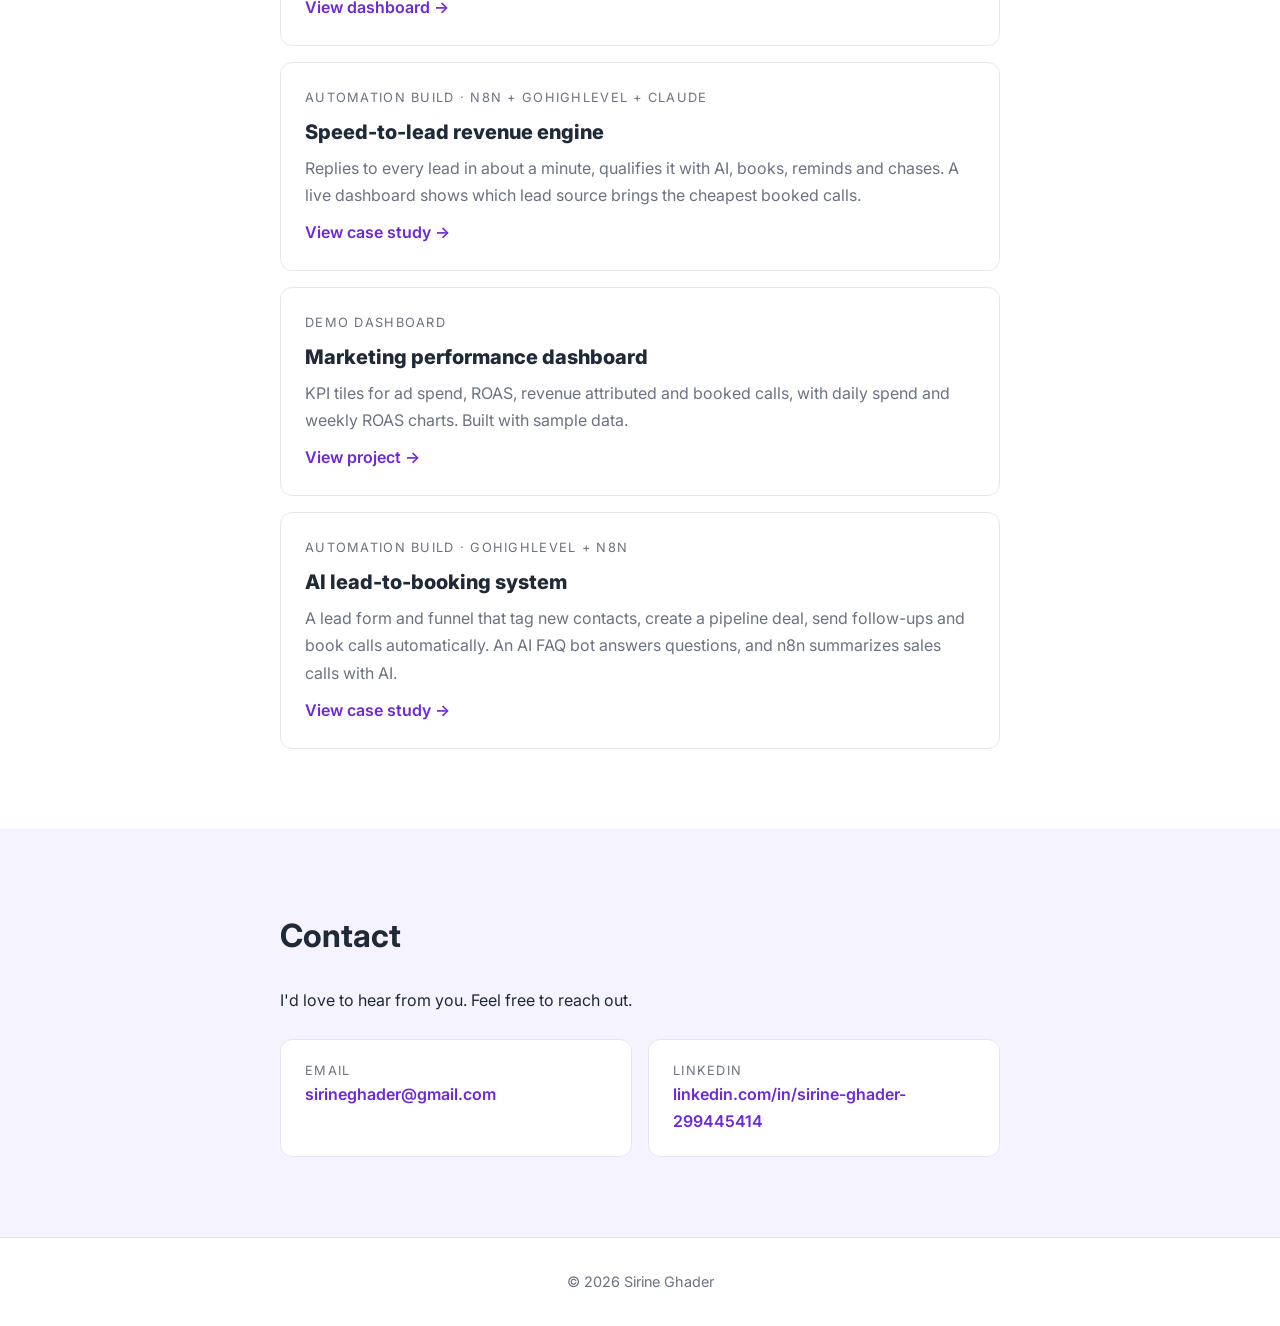
==== commit 6aa740d5: "Merge main into speed-to-lead branch; keep both new project cards Co-Authored-By: Claude Opus 5.5 <n" ====
--- a/index.html
+++ b/index.html
@@ -68,6 +68,16 @@
       <div class="container">
         <h2>Projects</h2>
         <div class="projects">
+          <a class="project-card" href="marketing-dashboard.html">
+            <span class="label">Live dashboard · GoHighLevel API</span>
+            <span class="title">Lead source dashboard</span>
+            <span class="desc">
+              Leads, pipeline stages, conversion and closed revenue for each lead source,
+              pulled from GoHighLevel and cleaned of duplicates, test leads and bad deal
+              values. Ends with a plain-English answer on where to put next month's budget.
+            </span>
+            <span class="more">View dashboard →</span>
+          </a>
           <a class="project-card" href="speed-to-lead.html">
             <span class="label">Automation build · n8n + GoHighLevel + Claude</span>
             <span class="title">Speed-to-lead revenue engine</span>
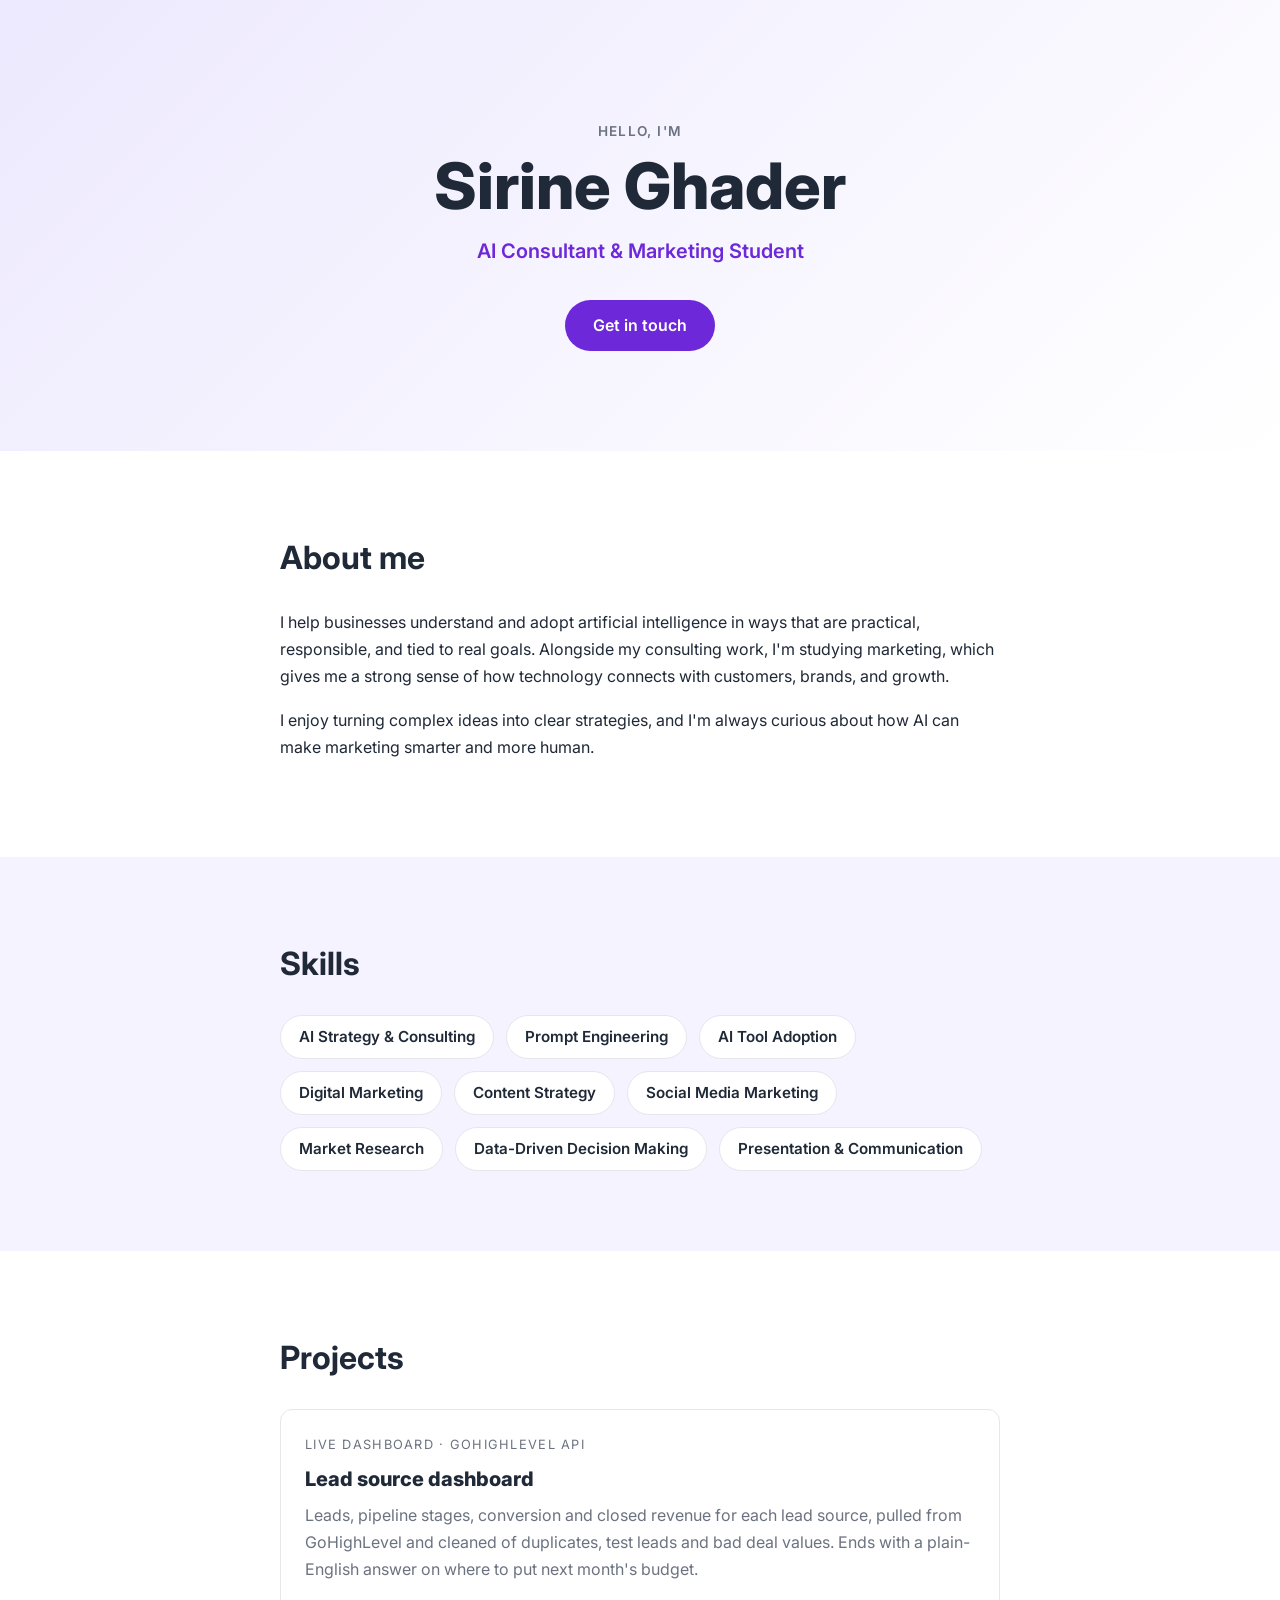
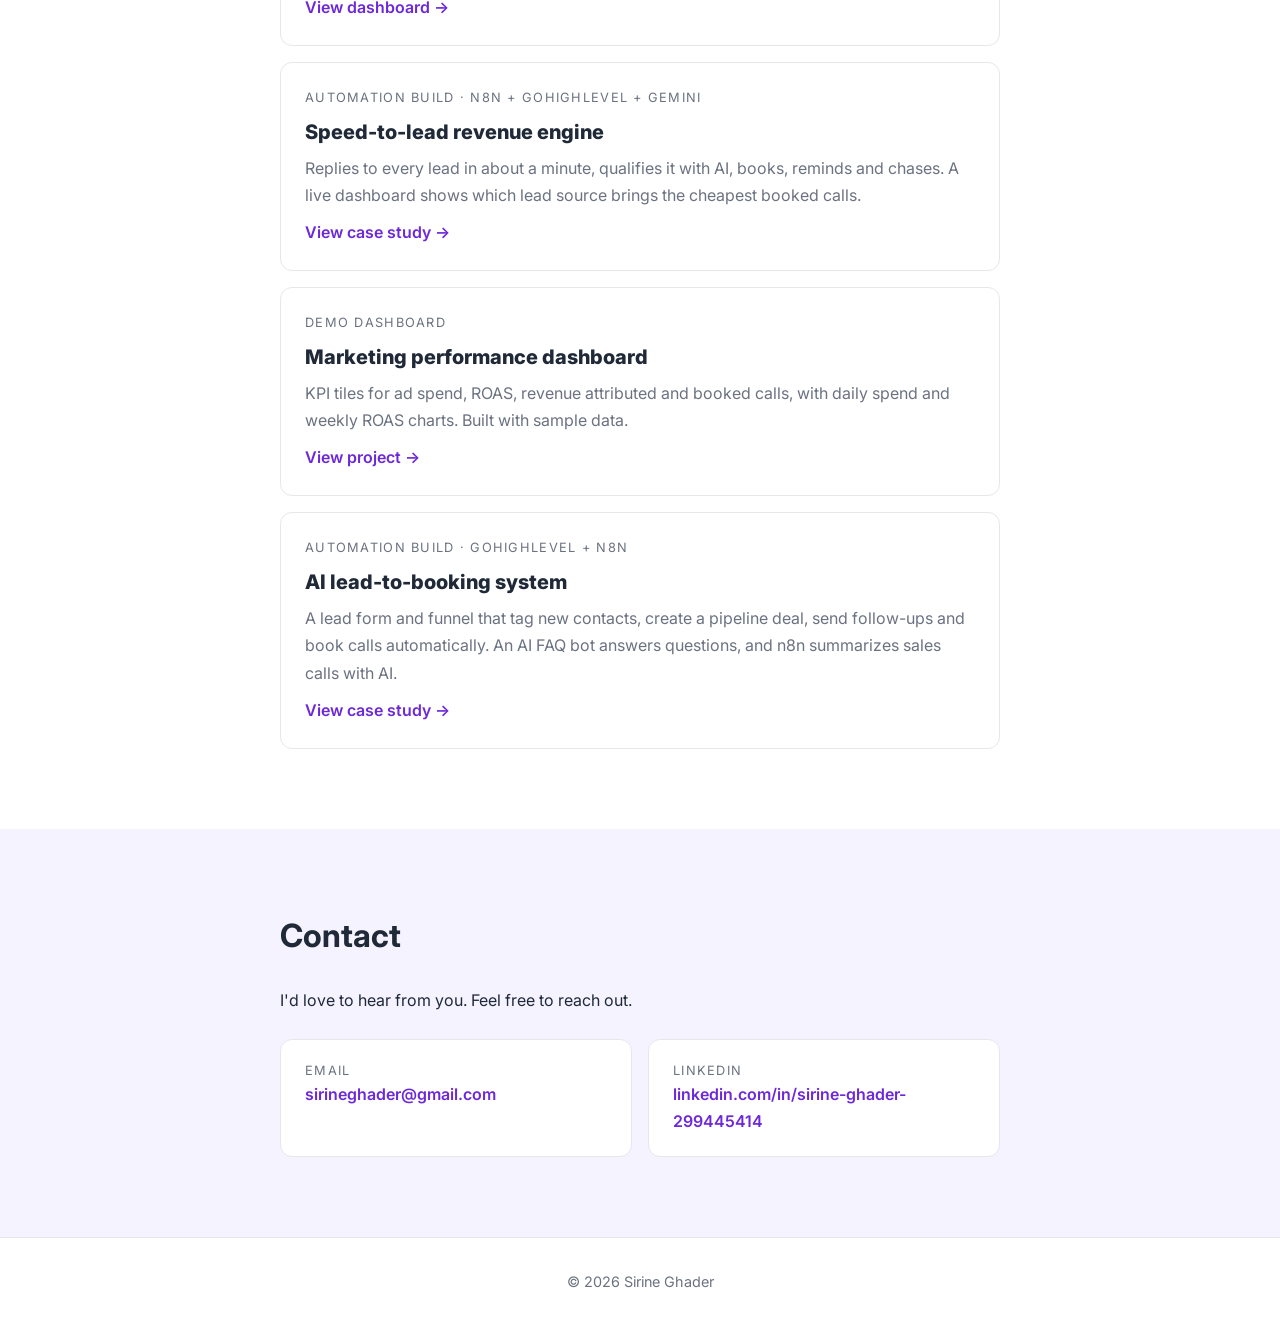
==== commit 953aa49a: "Switch lead qualification from Claude to Gemini (free tier) - Lead intake now calls the Gemini Inter" ====
--- a/index.html
+++ b/index.html
@@ -79,7 +79,7 @@
             <span class="more">View dashboard →</span>
           </a>
           <a class="project-card" href="speed-to-lead.html">
-            <span class="label">Automation build · n8n + GoHighLevel + Claude</span>
+            <span class="label">Automation build · n8n + GoHighLevel + Gemini</span>
             <span class="title">Speed-to-lead revenue engine</span>
             <span class="desc">
               Replies to every lead in about a minute, qualifies it with AI, books, reminds and
